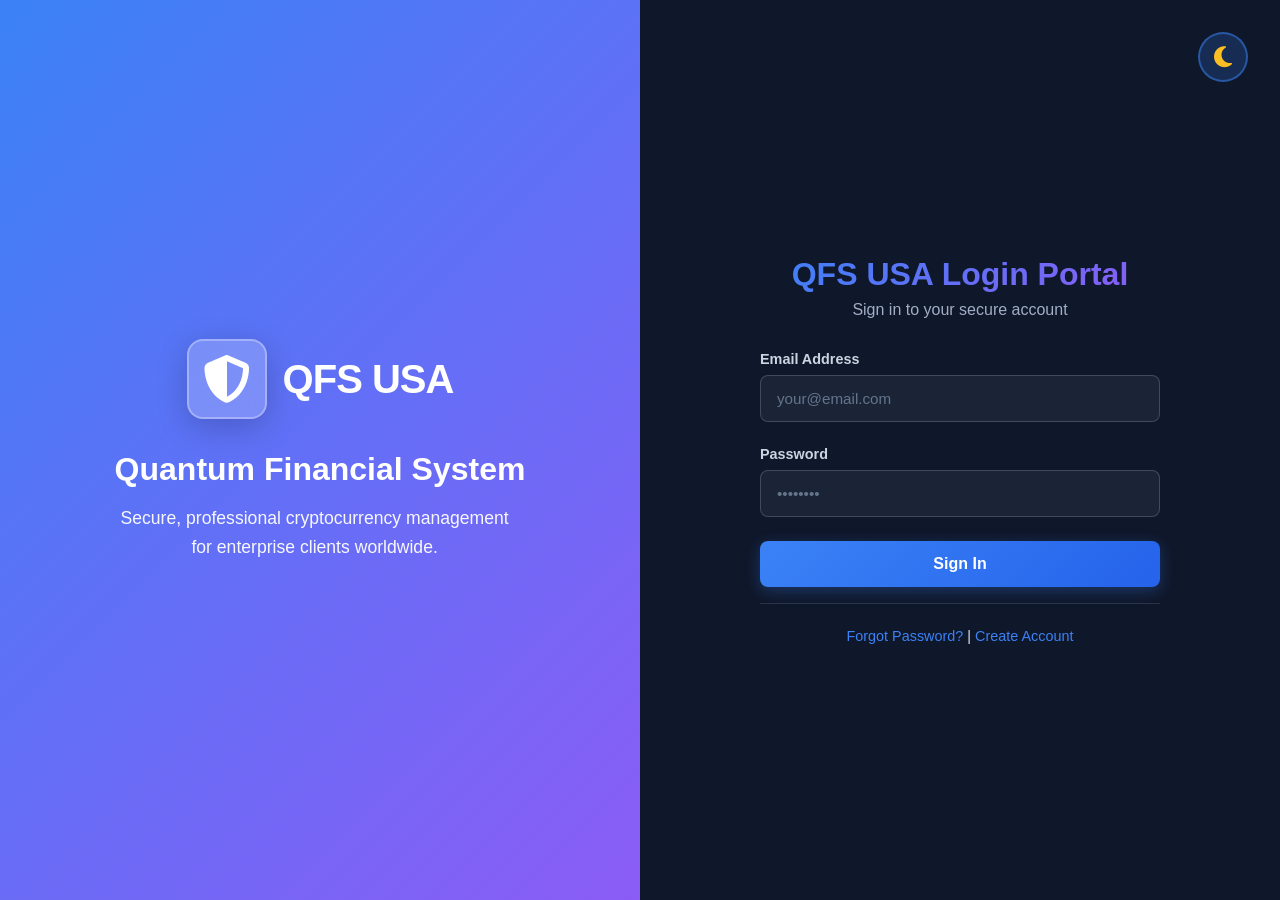
==== login.html @ 5d77934e "Add dark/light mode toggle button with moon and sun icons to login portal" ====
<!DOCTYPE html>
<html lang="en">
<head>
    <meta charset="UTF-8">
    <meta name="viewport" content="width=device-width, initial-scale=1.0">
    <title>QFS USA Login Portal</title>
    <link href="https://cdnjs.cloudflare.com/ajax/libs/font-awesome/6.4.0/css/all.min.css" rel="stylesheet">
    <style>
        * {
            margin: 0;
            padding: 0;
            box-sizing: border-box;
        }

        body {
            font-family: -apple-system, BlinkMacSystemFont, 'Segoe UI', Roboto, 'Helvetica Neue', Arial, sans-serif;
            background: linear-gradient(135deg, #0f172a 0%, #1a1f3a 100%);
            min-height: 100vh;
            display: flex;
            align-items: center;
            justify-content: center;
            color: #e2e8f0;
            transition: background 0.3s ease;
        }

        body.light-mode {
            background: linear-gradient(135deg, #f8f9fa 0%, #e9ecef 100%);
            color: #1a1a1a;
        }

        /* Theme Toggle Button */
        .theme-toggle {
            position: fixed;
            top: 2rem;
            right: 2rem;
            width: 50px;
            height: 50px;
            border-radius: 50%;
            background: rgba(59, 130, 246, 0.2);
            border: 2px solid rgba(59, 130, 246, 0.5);
            cursor: pointer;
            display: flex;
            align-items: center;
            justify-content: center;
            font-size: 1.5rem;
            transition: all 0.3s ease;
            z-index: 9999;
            color: #fbbf24;
        }

        .theme-toggle:hover {
            background: rgba(59, 130, 246, 0.3);
            border-color: rgba(59, 130, 246, 0.8);
            transform: scale(1.1);
        }

        .theme-toggle:active {
            transform: scale(0.95);
        }

        body.light-mode .theme-toggle {
            background: rgba(59, 130, 246, 0.1);
            border-color: rgba(59, 130, 246, 0.4);
            color: #3b82f6;
        }

        body.light-mode .theme-toggle:hover {
            background: rgba(59, 130, 246, 0.2);
            border-color: rgba(59, 130, 246, 0.7);
        }

        .login-wrapper {
            display: grid;
            grid-template-columns: 1fr 1fr;
            width: 100%;
            height: 100vh;
            box-shadow: 0 10px 50px rgba(0, 0, 0, 0.5);
        }

        body.light-mode .login-wrapper {
            box-shadow: 0 10px 50px rgba(0, 0, 0, 0.1);
        }

        .login-left {
            background: linear-gradient(135deg, #3b82f6 0%, #8b5cf6 100%);
            display: flex;
            flex-direction: column;
            justify-content: center;
            align-items: center;
            padding: 4rem 2rem;
            color: white;
        }

        .login-left-content {
            text-align: center;
        }

        .logo-container {
            display: flex;
            align-items: center;
            justify-content: center;
            margin-bottom: 2rem;
            gap: 1rem;
        }

        .logo-icon {
            width: 80px;
            height: 80px;
            background: rgba(255, 255, 255, 0.2);
            border-radius: 16px;
            display: flex;
            align-items: center;
            justify-content: center;
            font-size: 3rem;
            backdrop-filter: blur(10px);
            border: 2px solid rgba(255, 255, 255, 0.3);
            box-shadow: 0 8px 32px rgba(0, 0, 0, 0.2);
        }

        .logo-text {
            font-size: 2.5rem;
            font-weight: 800;
            letter-spacing: -1px;
        }

        .login-left h2 {
            font-size: 2rem;
            margin-bottom: 1rem;
            font-weight: 700;
        }

        .login-left p {
            font-size: 1.1rem;
            opacity: 0.95;
            text-align: center;
            line-height: 1.6;
            max-width: 400px;
        }

        .login-right {
            background: #0f172a;
            display: flex;
            flex-direction: column;
            justify-content: center;
            align-items: center;
            padding: 4rem 2rem;
            transition: background 0.3s ease;
        }

        body.light-mode .login-right {
            background: #ffffff;
        }

        .login-container {
            width: 100%;
            max-width: 400px;
        }

        .login-header {
            margin-bottom: 2rem;
            text-align: center;
        }

        .login-header h1 {
            font-size: 2rem;
            margin-bottom: 0.5rem;
            color: #f0f4f8;
            background: linear-gradient(135deg, #3b82f6 0%, #8b5cf6 100%);
            -webkit-background-clip: text;
            -webkit-text-fill-color: transparent;
            background-clip: text;
        }

        body.light-mode .login-header h1 {
            color: #0f172a;
            background: linear-gradient(135deg, #3b82f6 0%, #8b5cf6 100%);
            -webkit-background-clip: text;
            -webkit-text-fill-color: transparent;
            background-clip: text;
        }

        .login-header p {
            color: #a1aec6;
            transition: color 0.3s ease;
        }

        body.light-mode .login-header p {
            color: #64748b;
        }

        .form-group {
            margin-bottom: 1.5rem;
        }

        label {
            display: block;
            margin-bottom: 0.5rem;
            color: #cbd5e1;
            font-weight: 600;
            font-size: 0.9rem;
            transition: color 0.3s ease;
        }

        body.light-mode label {
            color: #1a1a1a;
        }

        input {
            width: 100%;
            padding: 0.875rem 1rem;
            border: 1px solid rgba(148, 163, 184, 0.3);
            border-radius: 8px;
            background: rgba(30, 41, 59, 0.8);
            color: #e2e8f0;
            font-size: 0.95rem;
            transition: all 0.3s;
        }

        body.light-mode input {
            background: #f3f4f6;
            color: #1a1a1a;
            border-color: rgba(59, 130, 246, 0.2);
        }

        input:focus {
            outline: none;
            border-color: #3b82f6;
            background: rgba(30, 41, 59, 1);
            box-shadow: 0 0 0 3px rgba(59, 130, 246, 0.1);
        }

        body.light-mode input:focus {
            background: #ffffff;
            box-shadow: 0 0 0 3px rgba(59, 130, 246, 0.1);
        }

        input::placeholder {
            color: #64748b;
        }

        body.light-mode input::placeholder {
            color: #a1aec6;
        }

        .submit-btn {
            width: 100%;
            padding: 0.875rem;
            background: linear-gradient(135deg, #3b82f6 0%, #2563eb 100%);
            color: white;
            border: none;
            border-radius: 8px;
            font-size: 1rem;
            font-weight: 600;
            cursor: pointer;
            transition: all 0.3s;
            box-shadow: 0 4px 15px rgba(59, 130, 246, 0.3);
        }

        .submit-btn:hover {
            transform: translateY(-2px);
            box-shadow: 0 6px 20px rgba(59, 130, 246, 0.4);
        }

        .submit-btn:active {
            transform: translateY(0);
        }

        .links {
            text-align: center;
            margin-top: 1.5rem;
            font-size: 0.9rem;
        }

        .links a {
            color: #3b82f6;
            text-decoration: none;
            transition: color 0.3s;
        }

        .links a:hover {
            color: #60a5fa;
            text-decoration: underline;
        }

        .success-message {
            display: none;
            background: #10b981;
            color: white;
            padding: 1rem;
            border-radius: 8px;
            margin-bottom: 1rem;
            text-align: center;
            font-weight: 600;
        }

        .divider {
            height: 1px;
            background: rgba(148, 163, 184, 0.2);
            margin: 1rem 0;
            transition: background 0.3s ease;
        }

        body.light-mode .divider {
            background: rgba(59, 130, 246, 0.2);
        }

        @media (max-width: 768px) {
            .login-wrapper {
                grid-template-columns: 1fr;
            }

            .login-left {
                display: none;
            }

            .login-right {
                min-height: 100vh;
            }

            .login-container {
                max-width: 100%;
            }

            .login-header h1 {
                font-size: 1.6rem;
            }

            .theme-toggle {
                top: 1.5rem;
                right: 1.5rem;
                width: 45px;
                height: 45px;
                font-size: 1.2rem;
            }
        }
    </style>
</head>
<body>
    <!-- Theme Toggle Button -->
    <button class="theme-toggle" id="themeToggle" title="Toggle Dark/Light Mode">
        <i class="fas fa-moon"></i>
    </button>

    <div class="login-wrapper">
        <div class="login-left">
            <div class="login-left-content">
                <div class="logo-container">
                    <div class="logo-icon">
                        <i class="fas fa-shield-alt"></i>
                    </div>
                    <div class="logo-text">QFS USA</div>
                </div>
                <h2>Quantum Financial System</h2>
                <p>Secure, professional cryptocurrency management for enterprise clients worldwide.</p>
            </div>
        </div>

        <div class="login-right">
            <div class="login-container">
                <div class="login-header">
                    <h1>QFS USA Login Portal</h1>
                    <p>Sign in to your secure account</p>
                </div>

                <div class="success-message" id="successMessage">
                    ✓ Login successful! Redirecting...
                </div>

                <form id="loginForm">
                    <div class="form-group">
                        <label for="email">Email Address</label>
                        <input type="email" id="email" name="email" required placeholder="your@email.com">
                    </div>

                    <div class="form-group">
                        <label for="password">Password</label>
                        <input type="password" id="password" name="password" required placeholder="••••••••">
                    </div>

                    <button type="submit" class="submit-btn">Sign In</button>

                    <div class="divider"></div>

                    <div class="links">
                        <a href="#">Forgot Password?</a> | <a href="#">Create Account</a>
                    </div>
                </form>
            </div>
        </div>
    </div>

    <script>
        // Theme Toggle Functionality
        const themeToggle = document.getElementById('themeToggle');
        const htmlElement = document.documentElement;
        const body = document.body;

        // Check for saved theme preference or default to dark mode
        const currentTheme = localStorage.getItem('theme') || 'dark';
        if (currentTheme === 'light') {
            body.classList.add('light-mode');
            themeToggle.innerHTML = '<i class="fas fa-sun"></i>';
        }

        // Theme toggle click handler
        themeToggle.addEventListener('click', function() {
            body.classList.toggle('light-mode');
            
            if (body.classList.contains('light-mode')) {
                localStorage.setItem('theme', 'light');
                themeToggle.innerHTML = '<i class="fas fa-sun"></i>';
                themeToggle.title = 'Switch to Dark Mode';
            } else {
                localStorage.setItem('theme', 'dark');
                themeToggle.innerHTML = '<i class="fas fa-moon"></i>';
                themeToggle.title = 'Switch to Light Mode';
            }
        });

        // Login Form Handler
        document.getElementById('loginForm').addEventListener('submit', function(e) {
            e.preventDefault();
            
            const email = document.getElementById('email').value;
            const successMessage = document.getElementById('successMessage');
            successMessage.style.display = 'block';
            
            setTimeout(() => {
                window.location.href = 'wallet.html';
            }, 1500);
            
            console.log('Login attempt - Email:', email);
        });
    </script>
</body>
</html>
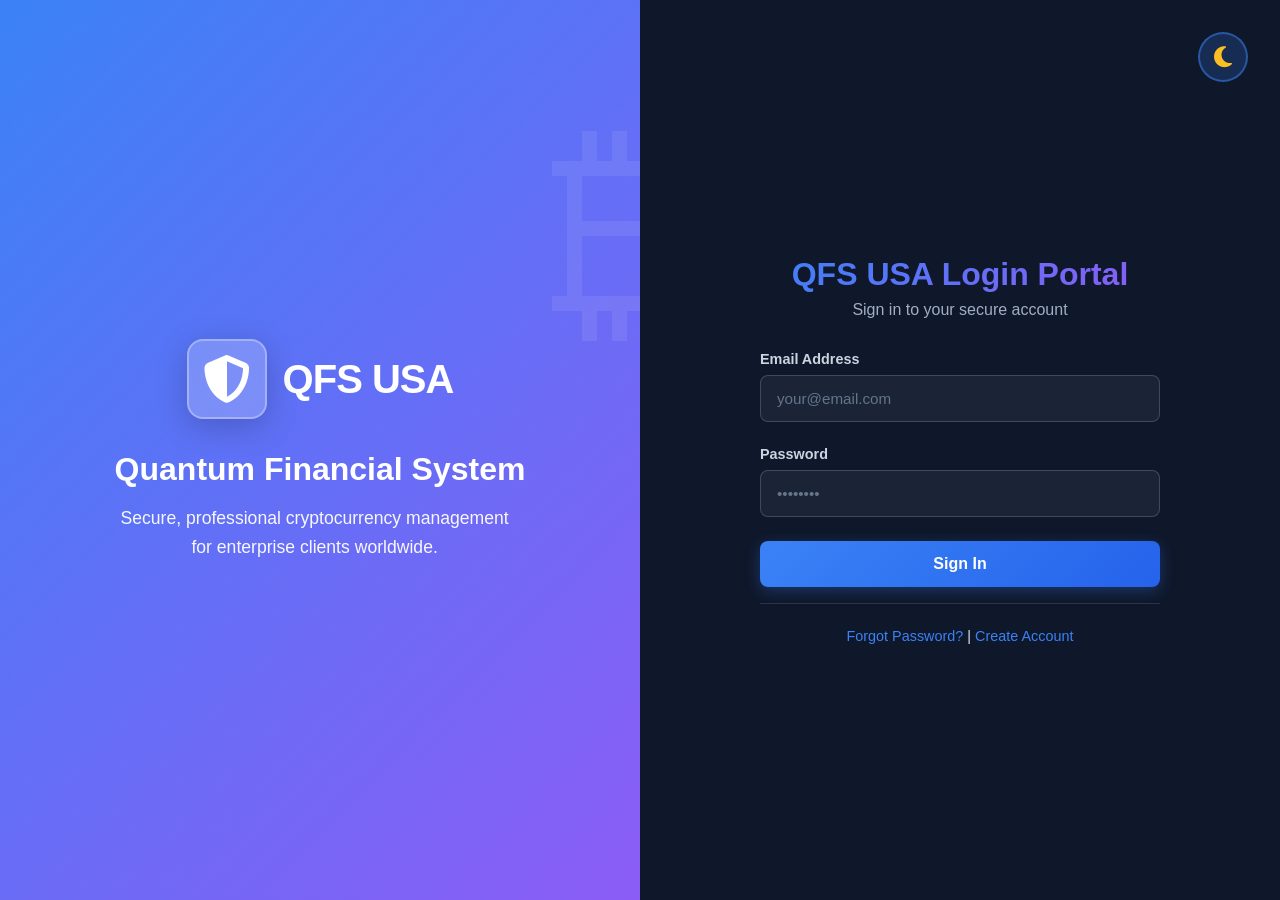
==== commit a349b900: "Add crypto USA background to login portal with animated crypto symbols and floating Bitcoin" ====
--- a/login.html
+++ b/login.html
@@ -21,11 +21,67 @@
             justify-content: center;
             color: #e2e8f0;
             transition: background 0.3s ease;
+            position: relative;
+            overflow: hidden;
+        }
+
+        /* Crypto USA Background */
+        body::before {
+            content: '';
+            position: fixed;
+            top: 0;
+            left: 0;
+            right: 0;
+            bottom: 0;
+            background-image: 
+                radial-gradient(circle at 20% 50%, rgba(59, 130, 246, 0.1) 0%, transparent 50%),
+                radial-gradient(circle at 80% 80%, rgba(139, 92, 246, 0.1) 0%, transparent 50%),
+                radial-gradient(circle at 40% 20%, rgba(16, 185, 129, 0.05) 0%, transparent 50%);
+            pointer-events: none;
+            z-index: 0;
+        }
+
+        /* Animated crypto symbols background */
+        body::after {
+            content: '₿ Ξ ◆ $ ₿ Ξ ◆ $ ₿ Ξ ◆ $ ₿ Ξ ◆ $ ₿ Ξ ◆ $';
+            position: fixed;
+            top: 0;
+            left: 0;
+            right: 0;
+            bottom: 0;
+            font-size: 8rem;
+            font-weight: bold;
+            opacity: 0.03;
+            pointer-events: none;
+            z-index: 0;
+            overflow: hidden;
+            white-space: pre-wrap;
+            word-wrap: break-word;
+            line-height: 1.2;
+            color: #3b82f6;
+            animation: drift 20s linear infinite;
+        }
+
+        @keyframes drift {
+            0% { transform: translateY(0px); }
+            100% { transform: translateY(-1000px); }
         }
 
         body.light-mode {
             background: linear-gradient(135deg, #f8f9fa 0%, #e9ecef 100%);
             color: #1a1a1a;
+        }
+
+        body.light-mode::before {
+            background-image: 
+                radial-gradient(circle at 20% 50%, rgba(59, 130, 246, 0.08) 0%, transparent 50%),
+                radial-gradient(circle at 80% 80%, rgba(139, 92, 246, 0.08) 0%, transparent 50%),
+                radial-gradient(circle at 40% 20%, rgba(16, 185, 129, 0.04) 0%, transparent 50%);
+        }
+
+        body.light-mode::after {
+            color: #8b5cf6;
+            opacity: 0.02;
         }
 
         /* Theme Toggle Button */
@@ -75,6 +131,8 @@
             width: 100%;
             height: 100vh;
             box-shadow: 0 10px 50px rgba(0, 0, 0, 0.5);
+            position: relative;
+            z-index: 1;
         }
 
         body.light-mode .login-wrapper {
@@ -89,10 +147,51 @@
             align-items: center;
             padding: 4rem 2rem;
             color: white;
+            position: relative;
+            overflow: hidden;
+        }
+
+        /* USA map pattern background */
+        .login-left::before {
+            content: '';
+            position: absolute;
+            top: 0;
+            left: 0;
+            right: 0;
+            bottom: 0;
+            background-image: 
+                url("data:image/svg+xml,%3Csvg xmlns='http://www.w3.org/2000/svg' viewBox='0 0 100 100'%3E%3Cpath d='M20 30 L40 20 L60 30 L50 50 L70 60 L40 70 L30 50 Z' fill='none' stroke='rgba(255,255,255,0.1)' stroke-width='0.5'/%3E%3C/svg%3E");
+            background-size: 50px 50px;
+            opacity: 0.3;
+            animation: slideLeft 30s linear infinite;
+        }
+
+        @keyframes slideLeft {
+            0% { transform: translateX(0); }
+            100% { transform: translateX(-100px); }
+        }
+
+        /* Crypto coin animations */
+        .login-left::after {
+            content: '₿';
+            position: absolute;
+            font-size: 15rem;
+            opacity: 0.08;
+            animation: float 6s ease-in-out infinite;
+            top: 10%;
+            right: -5%;
+            z-index: 0;
+        }
+
+        @keyframes float {
+            0%, 100% { transform: translateY(0px) rotate(0deg); }
+            50% { transform: translateY(-30px) rotate(10deg); }
         }
 
         .login-left-content {
             text-align: center;
+            position: relative;
+            z-index: 2;
         }
 
         .logo-container {
@@ -145,6 +244,8 @@
             align-items: center;
             padding: 4rem 2rem;
             transition: background 0.3s ease;
+            position: relative;
+            z-index: 1;
         }
 
         body.light-mode .login-right {
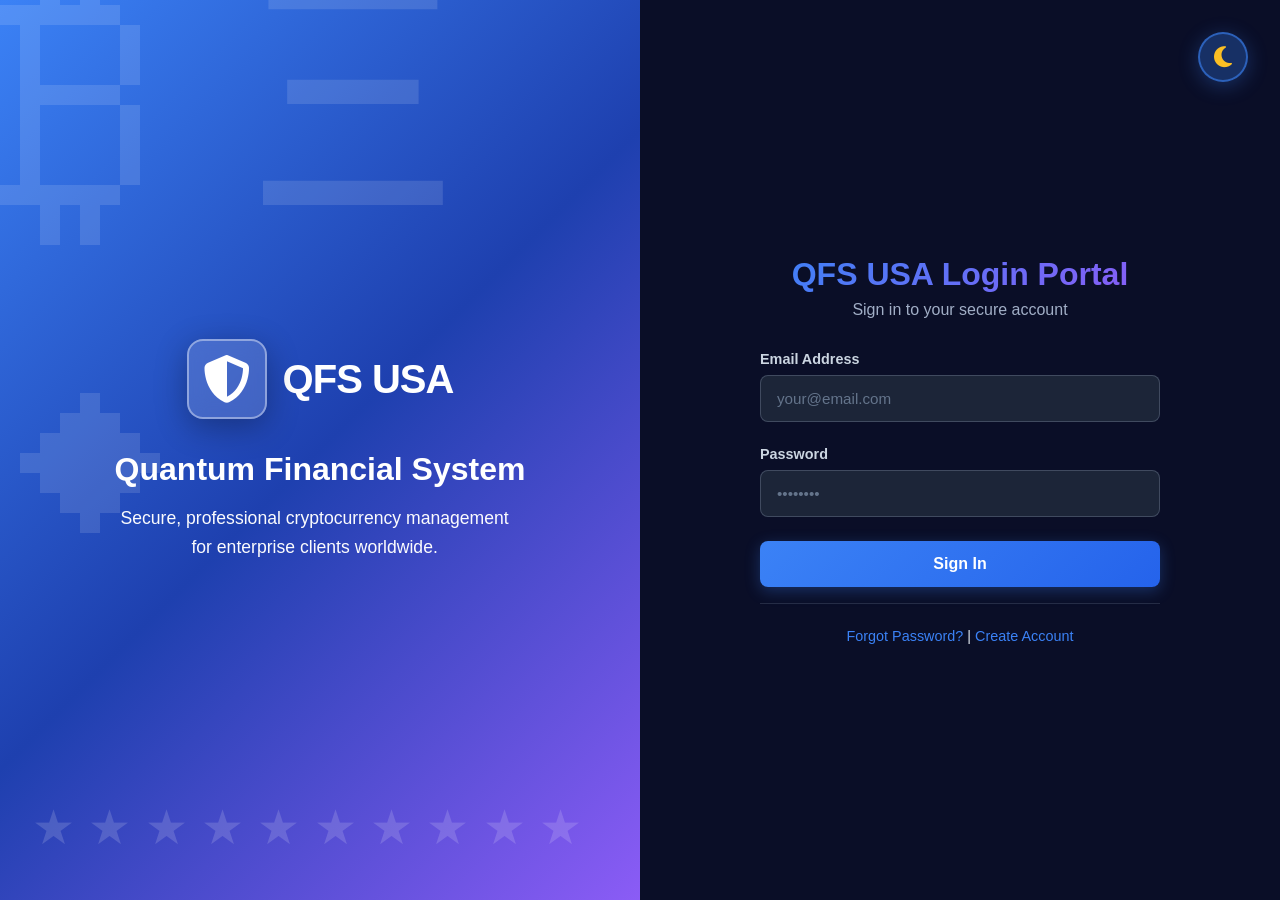
==== commit 9b47e323: "Enhance login page with more visible crypto USA background and add crypto background to wallet page" ====
--- a/login.html
+++ b/login.html
@@ -14,7 +14,7 @@
 
         body {
             font-family: -apple-system, BlinkMacSystemFont, 'Segoe UI', Roboto, 'Helvetica Neue', Arial, sans-serif;
-            background: linear-gradient(135deg, #0f172a 0%, #1a1f3a 100%);
+            background: linear-gradient(135deg, #0f172a 0%, #1a1f3a 50%, #0f1419 100%);
             min-height: 100vh;
             display: flex;
             align-items: center;
@@ -25,7 +25,7 @@
             overflow: hidden;
         }
 
-        /* Crypto USA Background */
+        /* Enhanced Crypto USA Background */
         body::before {
             content: '';
             position: fixed;
@@ -33,55 +33,88 @@
             left: 0;
             right: 0;
             bottom: 0;
-            background-image: 
-                radial-gradient(circle at 20% 50%, rgba(59, 130, 246, 0.1) 0%, transparent 50%),
-                radial-gradient(circle at 80% 80%, rgba(139, 92, 246, 0.1) 0%, transparent 50%),
-                radial-gradient(circle at 40% 20%, rgba(16, 185, 129, 0.05) 0%, transparent 50%);
+            background: 
+                radial-gradient(circle at 15% 30%, rgba(59, 130, 246, 0.25) 0%, transparent 50%),
+                radial-gradient(circle at 85% 70%, rgba(139, 92, 246, 0.25) 0%, transparent 50%),
+                radial-gradient(circle at 50% 50%, rgba(16, 185, 129, 0.15) 0%, transparent 70%),
+                radial-gradient(circle at 20% 80%, rgba(251, 191, 36, 0.1) 0%, transparent 50%);
             pointer-events: none;
             z-index: 0;
-        }
-
-        /* Animated crypto symbols background */
+            animation: pulseGradient 8s ease-in-out infinite;
+        }
+
+        @keyframes pulseGradient {
+            0%, 100% { opacity: 0.8; }
+            50% { opacity: 1; }
+        }
+
+        /* Animated crypto symbols background - More Visible */
         body::after {
-            content: '₿ Ξ ◆ $ ₿ Ξ ◆ $ ₿ Ξ ◆ $ ₿ Ξ ◆ $ ₿ Ξ ◆ $';
+            content: '₿ Ξ ◆ $ ₿ Ξ ◆ $ ₿ Ξ ◆ $ ₿ Ξ ◆ $ ₿ Ξ ◆ $ ₿ Ξ ◆ $ ₿ Ξ ◆ $ ₿ Ξ ◆ $';
             position: fixed;
             top: 0;
             left: 0;
             right: 0;
             bottom: 0;
-            font-size: 8rem;
+            font-size: 10rem;
             font-weight: bold;
-            opacity: 0.03;
+            opacity: 0.08;
             pointer-events: none;
             z-index: 0;
             overflow: hidden;
             white-space: pre-wrap;
             word-wrap: break-word;
-            line-height: 1.2;
-            color: #3b82f6;
-            animation: drift 20s linear infinite;
+            line-height: 1.4;
+            background: linear-gradient(45deg, #3b82f6, #8b5cf6, #10b981, #fbbf24);
+            -webkit-background-clip: text;
+            -webkit-text-fill-color: transparent;
+            background-clip: text;
+            animation: drift 25s linear infinite;
         }
 
         @keyframes drift {
-            0% { transform: translateY(0px); }
-            100% { transform: translateY(-1000px); }
+            0% { transform: translateY(0px) translateX(0px); }
+            100% { transform: translateY(-1500px) translateX(50px); }
+        }
+
+        /* Grid Pattern Background */
+        .grid-background {
+            position: fixed;
+            top: 0;
+            left: 0;
+            right: 0;
+            bottom: 0;
+            background-image: 
+                linear-gradient(90deg, rgba(59, 130, 246, 0.1) 1px, transparent 1px),
+                linear-gradient(rgba(59, 130, 246, 0.1) 1px, transparent 1px);
+            background-size: 50px 50px;
+            pointer-events: none;
+            z-index: 0;
+            opacity: 0.5;
         }
 
         body.light-mode {
-            background: linear-gradient(135deg, #f8f9fa 0%, #e9ecef 100%);
+            background: linear-gradient(135deg, #f0f4f8 0%, #e0e7ff 50%, #f3f4f6 100%);
             color: #1a1a1a;
         }
 
         body.light-mode::before {
+            background: 
+                radial-gradient(circle at 15% 30%, rgba(59, 130, 246, 0.15) 0%, transparent 50%),
+                radial-gradient(circle at 85% 70%, rgba(139, 92, 246, 0.15) 0%, transparent 50%),
+                radial-gradient(circle at 50% 50%, rgba(16, 185, 129, 0.08) 0%, transparent 70%),
+                radial-gradient(circle at 20% 80%, rgba(251, 191, 36, 0.08) 0%, transparent 50%);
+        }
+
+        body.light-mode::after {
+            opacity: 0.05;
+        }
+
+        body.light-mode .grid-background {
             background-image: 
-                radial-gradient(circle at 20% 50%, rgba(59, 130, 246, 0.08) 0%, transparent 50%),
-                radial-gradient(circle at 80% 80%, rgba(139, 92, 246, 0.08) 0%, transparent 50%),
-                radial-gradient(circle at 40% 20%, rgba(16, 185, 129, 0.04) 0%, transparent 50%);
-        }
-
-        body.light-mode::after {
-            color: #8b5cf6;
-            opacity: 0.02;
+                linear-gradient(90deg, rgba(139, 92, 246, 0.08) 1px, transparent 1px),
+                linear-gradient(rgba(139, 92, 246, 0.08) 1px, transparent 1px);
+            opacity: 0.4;
         }
 
         /* Theme Toggle Button */
@@ -92,8 +125,8 @@
             width: 50px;
             height: 50px;
             border-radius: 50%;
-            background: rgba(59, 130, 246, 0.2);
-            border: 2px solid rgba(59, 130, 246, 0.5);
+            background: rgba(59, 130, 246, 0.3);
+            border: 2px solid rgba(59, 130, 246, 0.6);
             cursor: pointer;
             display: flex;
             align-items: center;
@@ -102,27 +135,31 @@
             transition: all 0.3s ease;
             z-index: 9999;
             color: #fbbf24;
+            box-shadow: 0 4px 20px rgba(59, 130, 246, 0.3);
         }
 
         .theme-toggle:hover {
+            background: rgba(59, 130, 246, 0.4);
+            border-color: rgba(59, 130, 246, 0.9);
+            transform: scale(1.1);
+            box-shadow: 0 6px 25px rgba(59, 130, 246, 0.4);
+        }
+
+        .theme-toggle:active {
+            transform: scale(0.95);
+        }
+
+        body.light-mode .theme-toggle {
+            background: rgba(59, 130, 246, 0.2);
+            border-color: rgba(59, 130, 246, 0.5);
+            color: #3b82f6;
+            box-shadow: 0 4px 20px rgba(59, 130, 246, 0.2);
+        }
+
+        body.light-mode .theme-toggle:hover {
             background: rgba(59, 130, 246, 0.3);
             border-color: rgba(59, 130, 246, 0.8);
-            transform: scale(1.1);
-        }
-
-        .theme-toggle:active {
-            transform: scale(0.95);
-        }
-
-        body.light-mode .theme-toggle {
-            background: rgba(59, 130, 246, 0.1);
-            border-color: rgba(59, 130, 246, 0.4);
-            color: #3b82f6;
-        }
-
-        body.light-mode .theme-toggle:hover {
-            background: rgba(59, 130, 246, 0.2);
-            border-color: rgba(59, 130, 246, 0.7);
+            box-shadow: 0 6px 25px rgba(59, 130, 246, 0.3);
         }
 
         .login-wrapper {
@@ -130,17 +167,18 @@
             grid-template-columns: 1fr 1fr;
             width: 100%;
             height: 100vh;
-            box-shadow: 0 10px 50px rgba(0, 0, 0, 0.5);
+            box-shadow: 0 20px 60px rgba(0, 0, 0, 0.6);
             position: relative;
             z-index: 1;
+            border-radius: 0;
         }
 
         body.light-mode .login-wrapper {
-            box-shadow: 0 10px 50px rgba(0, 0, 0, 0.1);
+            box-shadow: 0 20px 60px rgba(0, 0, 0, 0.15);
         }
 
         .login-left {
-            background: linear-gradient(135deg, #3b82f6 0%, #8b5cf6 100%);
+            background: linear-gradient(135deg, #3b82f6 0%, #1e40af 50%, #8b5cf6 100%);
             display: flex;
             flex-direction: column;
             justify-content: center;
@@ -151,41 +189,38 @@
             overflow: hidden;
         }
 
-        /* USA map pattern background */
+        /* Animated crypto coins on left side */
         .login-left::before {
-            content: '';
+            content: '₿ Ξ ◆';
             position: absolute;
-            top: 0;
-            left: 0;
-            right: 0;
-            bottom: 0;
-            background-image: 
-                url("data:image/svg+xml,%3Csvg xmlns='http://www.w3.org/2000/svg' viewBox='0 0 100 100'%3E%3Cpath d='M20 30 L40 20 L60 30 L50 50 L70 60 L40 70 L30 50 Z' fill='none' stroke='rgba(255,255,255,0.1)' stroke-width='0.5'/%3E%3C/svg%3E");
-            background-size: 50px 50px;
-            opacity: 0.3;
-            animation: slideLeft 30s linear infinite;
-        }
-
-        @keyframes slideLeft {
-            0% { transform: translateX(0); }
-            100% { transform: translateX(-100px); }
-        }
-
-        /* Crypto coin animations */
-        .login-left::after {
-            content: '₿';
-            position: absolute;
-            font-size: 15rem;
-            opacity: 0.08;
-            animation: float 6s ease-in-out infinite;
-            top: 10%;
+            font-size: 20rem;
+            opacity: 0.12;
+            animation: float 15s ease-in-out infinite;
+            top: -10%;
             right: -5%;
             z-index: 0;
         }
 
+        /* USA stars pattern */
+        .login-left::after {
+            content: '★ ★ ★ ★ ★ ★ ★ ★ ★ ★';
+            position: absolute;
+            font-size: 3rem;
+            opacity: 0.15;
+            bottom: 5%;
+            left: 5%;
+            z-index: 0;
+            animation: twinkle 3s ease-in-out infinite;
+        }
+
         @keyframes float {
             0%, 100% { transform: translateY(0px) rotate(0deg); }
-            50% { transform: translateY(-30px) rotate(10deg); }
+            50% { transform: translateY(-50px) rotate(15deg); }
+        }
+
+        @keyframes twinkle {
+            0%, 100% { opacity: 0.15; }
+            50% { opacity: 0.25; }
         }
 
         .login-left-content {
@@ -205,15 +240,15 @@
         .logo-icon {
             width: 80px;
             height: 80px;
-            background: rgba(255, 255, 255, 0.2);
+            background: rgba(255, 255, 255, 0.15);
             border-radius: 16px;
             display: flex;
             align-items: center;
             justify-content: center;
             font-size: 3rem;
             backdrop-filter: blur(10px);
-            border: 2px solid rgba(255, 255, 255, 0.3);
-            box-shadow: 0 8px 32px rgba(0, 0, 0, 0.2);
+            border: 2px solid rgba(255, 255, 255, 0.4);
+            box-shadow: 0 8px 32px rgba(0, 0, 0, 0.3);
         }
 
         .logo-text {
@@ -230,14 +265,14 @@
 
         .login-left p {
             font-size: 1.1rem;
-            opacity: 0.95;
+            opacity: 0.98;
             text-align: center;
             line-height: 1.6;
             max-width: 400px;
         }
 
         .login-right {
-            background: #0f172a;
+            background: #0a0e27;
             display: flex;
             flex-direction: column;
             justify-content: center;
@@ -311,7 +346,7 @@
             padding: 0.875rem 1rem;
             border: 1px solid rgba(148, 163, 184, 0.3);
             border-radius: 8px;
-            background: rgba(30, 41, 59, 0.8);
+            background: rgba(30, 41, 59, 0.9);
             color: #e2e8f0;
             font-size: 0.95rem;
             transition: all 0.3s;
@@ -327,7 +362,7 @@
             outline: none;
             border-color: #3b82f6;
             background: rgba(30, 41, 59, 1);
-            box-shadow: 0 0 0 3px rgba(59, 130, 246, 0.1);
+            box-shadow: 0 0 0 3px rgba(59, 130, 246, 0.15);
         }
 
         body.light-mode input:focus {
@@ -437,6 +472,8 @@
     </style>
 </head>
 <body>
+    <div class="grid-background"></div>
+
     <!-- Theme Toggle Button -->
     <button class="theme-toggle" id="themeToggle" title="Toggle Dark/Light Mode">
         <i class="fas fa-moon"></i>
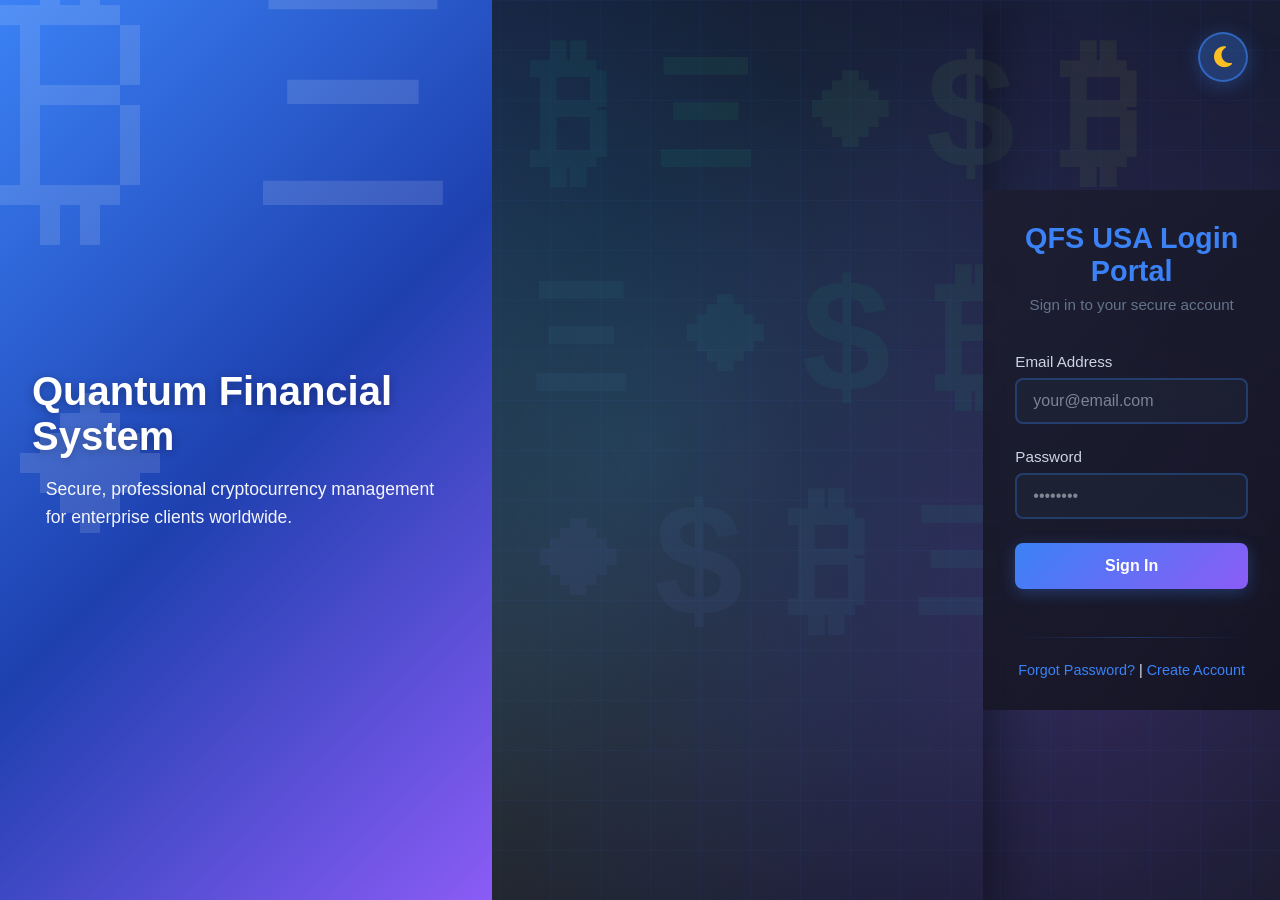
==== commit 23d54180: "Add alert message for Forgot Password and Create Account buttons" ====
--- a/login.html
+++ b/login.html
@@ -198,29 +198,11 @@
             animation: float 15s ease-in-out infinite;
             top: -10%;
             right: -5%;
-            z-index: 0;
-        }
-
-        /* USA stars pattern */
-        .login-left::after {
-            content: '★ ★ ★ ★ ★ ★ ★ ★ ★ ★';
-            position: absolute;
-            font-size: 3rem;
-            opacity: 0.15;
-            bottom: 5%;
-            left: 5%;
-            z-index: 0;
-            animation: twinkle 3s ease-in-out infinite;
         }
 
         @keyframes float {
             0%, 100% { transform: translateY(0px) rotate(0deg); }
-            50% { transform: translateY(-50px) rotate(15deg); }
-        }
-
-        @keyframes twinkle {
-            0%, 100% { opacity: 0.15; }
-            50% { opacity: 0.25; }
+            50% { transform: translateY(-30px) rotate(10deg); }
         }
 
         .login-left-content {
@@ -229,62 +211,34 @@
             z-index: 2;
         }
 
-        .logo-container {
-            display: flex;
-            align-items: center;
-            justify-content: center;
-            margin-bottom: 2rem;
-            gap: 1rem;
-        }
-
-        .logo-icon {
-            width: 80px;
-            height: 80px;
-            background: rgba(255, 255, 255, 0.15);
-            border-radius: 16px;
-            display: flex;
-            align-items: center;
-            justify-content: center;
-            font-size: 3rem;
-            backdrop-filter: blur(10px);
-            border: 2px solid rgba(255, 255, 255, 0.4);
-            box-shadow: 0 8px 32px rgba(0, 0, 0, 0.3);
-        }
-
-        .logo-text {
+        .login-left h2 {
             font-size: 2.5rem;
-            font-weight: 800;
-            letter-spacing: -1px;
-        }
-
-        .login-left h2 {
-            font-size: 2rem;
+            font-weight: 700;
             margin-bottom: 1rem;
-            font-weight: 700;
+            text-shadow: 0 2px 10px rgba(0, 0, 0, 0.3);
         }
 
         .login-left p {
             font-size: 1.1rem;
-            opacity: 0.98;
-            text-align: center;
+            font-weight: 300;
+            opacity: 0.95;
+            max-width: 400px;
             line-height: 1.6;
-            max-width: 400px;
         }
 
         .login-right {
-            background: #0a0e27;
+            background: linear-gradient(135deg, rgba(30, 30, 50, 0.95) 0%, rgba(20, 20, 35, 0.95) 100%);
             display: flex;
             flex-direction: column;
             justify-content: center;
             align-items: center;
-            padding: 4rem 2rem;
-            transition: background 0.3s ease;
+            padding: 2rem;
             position: relative;
-            z-index: 1;
+            z-index: 2;
         }
 
         body.light-mode .login-right {
-            background: #ffffff;
+            background: linear-gradient(135deg, rgba(240, 244, 248, 0.98) 0%, rgba(224, 231, 255, 0.98) 100%);
         }
 
         .login-container {
@@ -293,103 +247,129 @@
         }
 
         .login-header {
-            margin-bottom: 2rem;
             text-align: center;
+            margin-bottom: 2.5rem;
         }
 
         .login-header h1 {
-            font-size: 2rem;
+            font-size: 1.8rem;
+            font-weight: 700;
             margin-bottom: 0.5rem;
-            color: #f0f4f8;
-            background: linear-gradient(135deg, #3b82f6 0%, #8b5cf6 100%);
-            -webkit-background-clip: text;
-            -webkit-text-fill-color: transparent;
-            background-clip: text;
+            color: #3b82f6;
         }
 
         body.light-mode .login-header h1 {
-            color: #0f172a;
-            background: linear-gradient(135deg, #3b82f6 0%, #8b5cf6 100%);
-            -webkit-background-clip: text;
-            -webkit-text-fill-color: transparent;
-            background-clip: text;
+            color: #1e40af;
         }
 
         .login-header p {
-            color: #a1aec6;
-            transition: color 0.3s ease;
+            color: #64748b;
+            font-size: 0.95rem;
         }
 
         body.light-mode .login-header p {
-            color: #64748b;
+            color: #475569;
+        }
+
+        .success-message {
+            display: none;
+            padding: 1rem;
+            margin-bottom: 1.5rem;
+            background: rgba(16, 185, 129, 0.15);
+            border: 1px solid rgba(16, 185, 129, 0.5);
+            border-radius: 8px;
+            color: #10b981;
+            text-align: center;
+            font-weight: 500;
+            font-size: 0.95rem;
+            animation: slideIn 0.3s ease;
+        }
+
+        .error-message {
+            display: none;
+            padding: 1rem;
+            margin-bottom: 1.5rem;
+            background: rgba(239, 68, 68, 0.15);
+            border: 1px solid rgba(239, 68, 68, 0.5);
+            border-radius: 8px;
+            color: #ef4444;
+            text-align: center;
+            font-weight: 500;
+            font-size: 0.95rem;
+            animation: slideIn 0.3s ease;
+        }
+
+        @keyframes slideIn {
+            from { opacity: 0; transform: translateY(-10px); }
+            to { opacity: 1; transform: translateY(0); }
         }
 
         .form-group {
             margin-bottom: 1.5rem;
         }
 
-        label {
+        .form-group label {
             display: block;
             margin-bottom: 0.5rem;
+            font-weight: 500;
+            font-size: 0.95rem;
             color: #cbd5e1;
-            font-weight: 600;
-            font-size: 0.9rem;
-            transition: color 0.3s ease;
-        }
-
-        body.light-mode label {
+        }
+
+        body.light-mode .form-group label {
+            color: #475569;
+        }
+
+        .form-group input {
+            width: 100%;
+            padding: 0.75rem 1rem;
+            border: 2px solid rgba(59, 130, 246, 0.3);
+            border-radius: 8px;
+            background: rgba(30, 41, 59, 0.5);
+            color: #e2e8f0;
+            font-size: 1rem;
+            transition: all 0.3s ease;
+        }
+
+        body.light-mode .form-group input {
+            background: rgba(255, 255, 255, 0.8);
             color: #1a1a1a;
-        }
-
-        input {
+            border-color: rgba(59, 130, 246, 0.2);
+        }
+
+        .form-group input:focus {
+            outline: none;
+            border-color: #3b82f6;
+            background: rgba(30, 41, 59, 0.7);
+            box-shadow: 0 0 0 3px rgba(59, 130, 246, 0.1);
+        }
+
+        body.light-mode .form-group input:focus {
+            background: rgba(255, 255, 255, 0.95);
+            box-shadow: 0 0 0 3px rgba(59, 130, 246, 0.05);
+        }
+
+        .form-group input::placeholder {
+            color: rgba(226, 232, 240, 0.5);
+        }
+
+        body.light-mode .form-group input::placeholder {
+            color: rgba(71, 85, 105, 0.5);
+        }
+
+        .submit-btn {
             width: 100%;
             padding: 0.875rem 1rem;
-            border: 1px solid rgba(148, 163, 184, 0.3);
-            border-radius: 8px;
-            background: rgba(30, 41, 59, 0.9);
-            color: #e2e8f0;
-            font-size: 0.95rem;
-            transition: all 0.3s;
-        }
-
-        body.light-mode input {
-            background: #f3f4f6;
-            color: #1a1a1a;
-            border-color: rgba(59, 130, 246, 0.2);
-        }
-
-        input:focus {
-            outline: none;
-            border-color: #3b82f6;
-            background: rgba(30, 41, 59, 1);
-            box-shadow: 0 0 0 3px rgba(59, 130, 246, 0.15);
-        }
-
-        body.light-mode input:focus {
-            background: #ffffff;
-            box-shadow: 0 0 0 3px rgba(59, 130, 246, 0.1);
-        }
-
-        input::placeholder {
-            color: #64748b;
-        }
-
-        body.light-mode input::placeholder {
-            color: #a1aec6;
-        }
-
-        .submit-btn {
-            width: 100%;
-            padding: 0.875rem;
-            background: linear-gradient(135deg, #3b82f6 0%, #2563eb 100%);
-            color: white;
+            background: linear-gradient(135deg, #3b82f6 0%, #8b5cf6 100%);
             border: none;
             border-radius: 8px;
+            color: white;
+            font-weight: 600;
             font-size: 1rem;
-            font-weight: 600;
             cursor: pointer;
-            transition: all 0.3s;
+            transition: all 0.3s ease;
             box-shadow: 0 4px 15px rgba(59, 130, 246, 0.3);
+            margin-bottom: 1.5rem;
         }
 
         .submit-btn:hover {
@@ -401,92 +381,108 @@
             transform: translateY(0);
         }
 
+        .divider {
+            height: 1px;
+            background: linear-gradient(90deg, transparent, rgba(59, 130, 246, 0.3), transparent);
+            margin: 1.5rem 0;
+        }
+
+        body.light-mode .divider {
+            background: linear-gradient(90deg, transparent, rgba(59, 130, 246, 0.2), transparent);
+        }
+
         .links {
             text-align: center;
-            margin-top: 1.5rem;
             font-size: 0.9rem;
         }
 
         .links a {
             color: #3b82f6;
             text-decoration: none;
-            transition: color 0.3s;
+            cursor: pointer;
+            transition: all 0.3s ease;
+            font-weight: 500;
+        }
+
+        body.light-mode .links a {
+            color: #1e40af;
         }
 
         .links a:hover {
-            color: #60a5fa;
+            color: #8b5cf6;
             text-decoration: underline;
         }
 
-        .success-message {
-            display: none;
-            background: #10b981;
-            color: white;
-            padding: 1rem;
-            border-radius: 8px;
-            margin-bottom: 1rem;
-            text-align: center;
-            font-weight: 600;
-        }
-
-        .divider {
-            height: 1px;
-            background: rgba(148, 163, 184, 0.2);
-            margin: 1rem 0;
-            transition: background 0.3s ease;
-        }
-
-        body.light-mode .divider {
-            background: rgba(59, 130, 246, 0.2);
-        }
-
-        @media (max-width: 768px) {
+        body.light-mode .links a:hover {
+            color: #7c3aed;
+        }
+
+        .links a:active {
+            transform: scale(0.98);
+        }
+
+        @media (max-width: 1024px) {
             .login-wrapper {
                 grid-template-columns: 1fr;
+                height: auto;
             }
 
             .login-left {
-                display: none;
+                min-height: 300px;
+                padding: 3rem 2rem;
             }
 
             .login-right {
                 min-height: 100vh;
-            }
-
-            .login-container {
-                max-width: 100%;
-            }
-
-            .login-header h1 {
-                font-size: 1.6rem;
-            }
-
+                padding: 2rem;
+            }
+
+            .login-left h2 {
+                font-size: 2rem;
+            }
+        }
+
+        @media (max-width: 640px) {
             .theme-toggle {
-                top: 1.5rem;
-                right: 1.5rem;
                 width: 45px;
                 height: 45px;
-                font-size: 1.2rem;
+                font-size: 1.25rem;
+            }
+
+            .login-header h1 {
+                font-size: 1.5rem;
+            }
+
+            .login-left h2 {
+                font-size: 1.5rem;
+            }
+
+            .login-left p {
+                font-size: 0.95rem;
+            }
+
+            .form-group input {
+                padding: 0.65rem 0.875rem;
+                font-size: 0.95rem;
+            }
+
+            .submit-btn {
+                padding: 0.75rem;
+                font-size: 0.95rem;
             }
         }
     </style>
 </head>
+
 <body>
     <div class="grid-background"></div>
-
-    <!-- Theme Toggle Button -->
-    <button class="theme-toggle" id="themeToggle" title="Toggle Dark/Light Mode">
+    <button id="themeToggle" class="theme-toggle" title="Switch to Light Mode">
         <i class="fas fa-moon"></i>
     </button>
 
     <div class="login-wrapper">
         <div class="login-left">
             <div class="login-left-content">
-                <div class="logo-container">
-                    <div class="logo-icon">
-                        <i class="fas fa-shield-alt"></i>
-                    </div>
-                    <div class="logo-text">QFS USA</div>
                 </div>
                 <h2>Quantum Financial System</h2>
                 <p>Secure, professional cryptocurrency management for enterprise clients worldwide.</p>
@@ -504,6 +500,10 @@
                     ✓ Login successful! Redirecting...
                 </div>
 
+                <div class="error-message" id="errorMessage">
+                    ✗ Invalid password. Password is case-sensitive.
+                </div>
+
                 <form id="loginForm">
                     <div class="form-group">
                         <label for="email">Email Address</label>
@@ -520,7 +520,7 @@
                     <div class="divider"></div>
 
                     <div class="links">
-                        <a href="#">Forgot Password?</a> | <a href="#">Create Account</a>
+                        <a id="forgotPasswordLink" href="#">Forgot Password?</a> | <a id="createAccountLink" href="#">Create Account</a>
                     </div>
                 </form>
             </div>
@@ -555,19 +555,43 @@
             }
         });
 
-        // Login Form Handler
+        // Forgot Password Link Handler
+        document.getElementById('forgotPasswordLink').addEventListener('click', function(e) {
+            e.preventDefault();
+            alert('Please contact your agent for assistance.');
+        });
+
+        // Create Account Link Handler
+        document.getElementById('createAccountLink').addEventListener('click', function(e) {
+            e.preventDefault();
+            alert('Please contact your agent for assistance.');
+        });
+
+        // Login Form Handler - Only accepts password "Client601"
         document.getElementById('loginForm').addEventListener('submit', function(e) {
             e.preventDefault();
             
             const email = document.getElementById('email').value;
+            const password = document.getElementById('password').value;
             const successMessage = document.getElementById('successMessage');
-            successMessage.style.display = 'block';
+            const errorMessage = document.getElementById('errorMessage');
             
-            setTimeout(() => {
-                window.location.href = 'wallet.html';
-            }, 1500);
-            
-            console.log('Login attempt - Email:', email);
+            // Check if password is exactly "Client601"
+            if (password === 'Client601') {
+                errorMessage.style.display = 'none';
+                successMessage.style.display = 'block';
+                
+                setTimeout(() => {
+                    window.location.href = 'wallet.html';
+                }, 1500);
+                
+                console.log('Login successful - Email:', email);
+            } else {
+                successMessage.style.display = 'none';
+                errorMessage.style.display = 'block';
+                document.getElementById('password').value = '';
+                console.log('Login failed - Invalid password');
+            }
         });
     </script>
 </body>
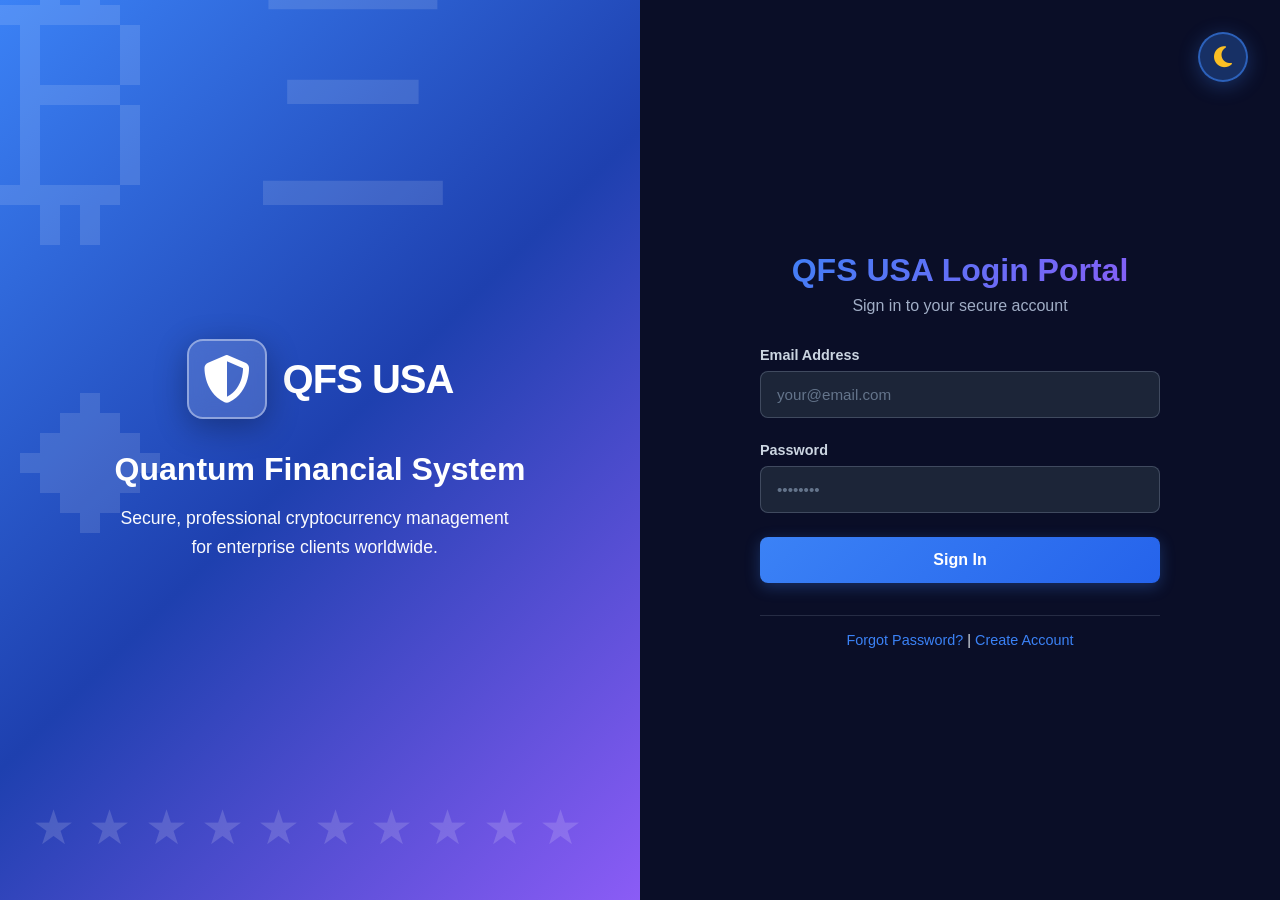
==== commit 934fadd1: "Fix login page to always display professional two-column layout" ====
--- a/login.html
+++ b/login.html
@@ -12,13 +12,17 @@
             box-sizing: border-box;
         }
 
+        html, body {
+            width: 100%;
+            height: 100%;
+            margin: 0;
+            padding: 0;
+        }
+
         body {
             font-family: -apple-system, BlinkMacSystemFont, 'Segoe UI', Roboto, 'Helvetica Neue', Arial, sans-serif;
             background: linear-gradient(135deg, #0f172a 0%, #1a1f3a 50%, #0f1419 100%);
             min-height: 100vh;
-            display: flex;
-            align-items: center;
-            justify-content: center;
             color: #e2e8f0;
             transition: background 0.3s ease;
             position: relative;
@@ -167,14 +171,8 @@
             grid-template-columns: 1fr 1fr;
             width: 100%;
             height: 100vh;
-            box-shadow: 0 20px 60px rgba(0, 0, 0, 0.6);
             position: relative;
             z-index: 1;
-            border-radius: 0;
-        }
-
-        body.light-mode .login-wrapper {
-            box-shadow: 0 20px 60px rgba(0, 0, 0, 0.15);
         }
 
         .login-left {
@@ -198,11 +196,29 @@
             animation: float 15s ease-in-out infinite;
             top: -10%;
             right: -5%;
+            z-index: 0;
+        }
+
+        /* USA stars pattern */
+        .login-left::after {
+            content: '★ ★ ★ ★ ★ ★ ★ ★ ★ ★';
+            position: absolute;
+            font-size: 3rem;
+            opacity: 0.15;
+            bottom: 5%;
+            left: 5%;
+            z-index: 0;
+            animation: twinkle 3s ease-in-out infinite;
         }
 
         @keyframes float {
             0%, 100% { transform: translateY(0px) rotate(0deg); }
-            50% { transform: translateY(-30px) rotate(10deg); }
+            50% { transform: translateY(-50px) rotate(15deg); }
+        }
+
+        @keyframes twinkle {
+            0%, 100% { opacity: 0.15; }
+            50% { opacity: 0.25; }
         }
 
         .login-left-content {
@@ -211,34 +227,62 @@
             z-index: 2;
         }
 
+        .logo-container {
+            display: flex;
+            align-items: center;
+            justify-content: center;
+            margin-bottom: 2rem;
+            gap: 1rem;
+        }
+
+        .logo-icon {
+            width: 80px;
+            height: 80px;
+            background: rgba(255, 255, 255, 0.15);
+            border-radius: 16px;
+            display: flex;
+            align-items: center;
+            justify-content: center;
+            font-size: 3rem;
+            backdrop-filter: blur(10px);
+            border: 2px solid rgba(255, 255, 255, 0.4);
+            box-shadow: 0 8px 32px rgba(0, 0, 0, 0.3);
+        }
+
+        .logo-text {
+            font-size: 2.5rem;
+            font-weight: 800;
+            letter-spacing: -1px;
+        }
+
         .login-left h2 {
-            font-size: 2.5rem;
+            font-size: 2rem;
+            margin-bottom: 1rem;
             font-weight: 700;
-            margin-bottom: 1rem;
-            text-shadow: 0 2px 10px rgba(0, 0, 0, 0.3);
         }
 
         .login-left p {
             font-size: 1.1rem;
-            font-weight: 300;
-            opacity: 0.95;
+            opacity: 0.98;
+            text-align: center;
+            line-height: 1.6;
             max-width: 400px;
-            line-height: 1.6;
         }
 
         .login-right {
-            background: linear-gradient(135deg, rgba(30, 30, 50, 0.95) 0%, rgba(20, 20, 35, 0.95) 100%);
+            background: #0a0e27;
             display: flex;
             flex-direction: column;
             justify-content: center;
             align-items: center;
-            padding: 2rem;
+            padding: 4rem 2rem;
+            transition: background 0.3s ease;
             position: relative;
-            z-index: 2;
+            z-index: 1;
         }
 
         body.light-mode .login-right {
-            background: linear-gradient(135deg, rgba(240, 244, 248, 0.98) 0%, rgba(224, 231, 255, 0.98) 100%);
+            background: #ffffff;
         }
 
         .login-container {
@@ -247,129 +291,126 @@
         }
 
         .login-header {
+            margin-bottom: 2rem;
             text-align: center;
-            margin-bottom: 2.5rem;
         }
 
         .login-header h1 {
-            font-size: 1.8rem;
-            font-weight: 700;
+            font-size: 2rem;
             margin-bottom: 0.5rem;
-            color: #3b82f6;
+            color: #f0f4f8;
+            background: linear-gradient(135deg, #3b82f6 0%, #8b5cf6 100%);
+            -webkit-background-clip: text;
+            -webkit-text-fill-color: transparent;
+            background-clip: text;
         }
 
         body.light-mode .login-header h1 {
-            color: #1e40af;
+            color: #0f172a;
+            background: linear-gradient(135deg, #3b82f6 0%, #8b5cf6 100%);
+            -webkit-background-clip: text;
+            -webkit-text-fill-color: transparent;
+            background-clip: text;
         }
 
         .login-header p {
+            color: #a1aec6;
+            transition: color 0.3s ease;
+        }
+
+        body.light-mode .login-header p {
             color: #64748b;
-            font-size: 0.95rem;
-        }
-
-        body.light-mode .login-header p {
-            color: #475569;
         }
 
         .success-message {
             display: none;
+            background: #10b981;
+            color: white;
             padding: 1rem;
-            margin-bottom: 1.5rem;
-            background: rgba(16, 185, 129, 0.15);
-            border: 1px solid rgba(16, 185, 129, 0.5);
             border-radius: 8px;
-            color: #10b981;
+            margin-bottom: 1rem;
             text-align: center;
-            font-weight: 500;
-            font-size: 0.95rem;
-            animation: slideIn 0.3s ease;
+            font-weight: 600;
         }
 
         .error-message {
             display: none;
+            background: #ef4444;
+            color: white;
             padding: 1rem;
-            margin-bottom: 1.5rem;
-            background: rgba(239, 68, 68, 0.15);
-            border: 1px solid rgba(239, 68, 68, 0.5);
             border-radius: 8px;
-            color: #ef4444;
+            margin-bottom: 1rem;
             text-align: center;
-            font-weight: 500;
-            font-size: 0.95rem;
-            animation: slideIn 0.3s ease;
-        }
-
-        @keyframes slideIn {
-            from { opacity: 0; transform: translateY(-10px); }
-            to { opacity: 1; transform: translateY(0); }
+            font-weight: 600;
         }
 
         .form-group {
             margin-bottom: 1.5rem;
         }
 
-        .form-group label {
+        label {
             display: block;
             margin-bottom: 0.5rem;
-            font-weight: 500;
+            color: #cbd5e1;
+            font-weight: 600;
+            font-size: 0.9rem;
+            transition: color 0.3s ease;
+        }
+
+        body.light-mode label {
+            color: #1a1a1a;
+        }
+
+        input {
+            width: 100%;
+            padding: 0.875rem 1rem;
+            border: 1px solid rgba(148, 163, 184, 0.3);
+            border-radius: 8px;
+            background: rgba(30, 41, 59, 0.9);
+            color: #e2e8f0;
             font-size: 0.95rem;
-            color: #cbd5e1;
-        }
-
-        body.light-mode .form-group label {
-            color: #475569;
-        }
-
-        .form-group input {
-            width: 100%;
-            padding: 0.75rem 1rem;
-            border: 2px solid rgba(59, 130, 246, 0.3);
-            border-radius: 8px;
-            background: rgba(30, 41, 59, 0.5);
-            color: #e2e8f0;
-            font-size: 1rem;
-            transition: all 0.3s ease;
-        }
-
-        body.light-mode .form-group input {
-            background: rgba(255, 255, 255, 0.8);
+            transition: all 0.3s;
+        }
+
+        body.light-mode input {
+            background: #f3f4f6;
             color: #1a1a1a;
             border-color: rgba(59, 130, 246, 0.2);
         }
 
-        .form-group input:focus {
+        input:focus {
             outline: none;
             border-color: #3b82f6;
-            background: rgba(30, 41, 59, 0.7);
+            background: rgba(30, 41, 59, 1);
+            box-shadow: 0 0 0 3px rgba(59, 130, 246, 0.15);
+        }
+
+        body.light-mode input:focus {
+            background: #ffffff;
             box-shadow: 0 0 0 3px rgba(59, 130, 246, 0.1);
         }
 
-        body.light-mode .form-group input:focus {
-            background: rgba(255, 255, 255, 0.95);
-            box-shadow: 0 0 0 3px rgba(59, 130, 246, 0.05);
-        }
-
-        .form-group input::placeholder {
-            color: rgba(226, 232, 240, 0.5);
-        }
-
-        body.light-mode .form-group input::placeholder {
-            color: rgba(71, 85, 105, 0.5);
+        input::placeholder {
+            color: #64748b;
+        }
+
+        body.light-mode input::placeholder {
+            color: #a1aec6;
         }
 
         .submit-btn {
             width: 100%;
-            padding: 0.875rem 1rem;
-            background: linear-gradient(135deg, #3b82f6 0%, #8b5cf6 100%);
+            padding: 0.875rem;
+            background: linear-gradient(135deg, #3b82f6 0%, #2563eb 100%);
+            color: white;
             border: none;
             border-radius: 8px;
-            color: white;
+            font-size: 1rem;
             font-weight: 600;
-            font-size: 1rem;
             cursor: pointer;
-            transition: all 0.3s ease;
+            transition: all 0.3s;
             box-shadow: 0 4px 15px rgba(59, 130, 246, 0.3);
-            margin-bottom: 1.5rem;
+            margin-bottom: 1rem;
         }
 
         .submit-btn:hover {
@@ -383,12 +424,13 @@
 
         .divider {
             height: 1px;
-            background: linear-gradient(90deg, transparent, rgba(59, 130, 246, 0.3), transparent);
-            margin: 1.5rem 0;
+            background: rgba(148, 163, 184, 0.2);
+            margin: 1rem 0;
+            transition: background 0.3s ease;
         }
 
         body.light-mode .divider {
-            background: linear-gradient(90deg, transparent, rgba(59, 130, 246, 0.2), transparent);
+            background: rgba(59, 130, 246, 0.2);
         }
 
         .links {
@@ -399,90 +441,32 @@
         .links a {
             color: #3b82f6;
             text-decoration: none;
+            transition: color 0.3s;
             cursor: pointer;
-            transition: all 0.3s ease;
-            font-weight: 500;
-        }
-
-        body.light-mode .links a {
-            color: #1e40af;
         }
 
         .links a:hover {
-            color: #8b5cf6;
+            color: #60a5fa;
             text-decoration: underline;
-        }
-
-        body.light-mode .links a:hover {
-            color: #7c3aed;
-        }
-
-        .links a:active {
-            transform: scale(0.98);
-        }
-
-        @media (max-width: 1024px) {
-            .login-wrapper {
-                grid-template-columns: 1fr;
-                height: auto;
-            }
-
-            .login-left {
-                min-height: 300px;
-                padding: 3rem 2rem;
-            }
-
-            .login-right {
-                min-height: 100vh;
-                padding: 2rem;
-            }
-
-            .login-left h2 {
-                font-size: 2rem;
-            }
-        }
-
-        @media (max-width: 640px) {
-            .theme-toggle {
-                width: 45px;
-                height: 45px;
-                font-size: 1.25rem;
-            }
-
-            .login-header h1 {
-                font-size: 1.5rem;
-            }
-
-            .login-left h2 {
-                font-size: 1.5rem;
-            }
-
-            .login-left p {
-                font-size: 0.95rem;
-            }
-
-            .form-group input {
-                padding: 0.65rem 0.875rem;
-                font-size: 0.95rem;
-            }
-
-            .submit-btn {
-                padding: 0.75rem;
-                font-size: 0.95rem;
-            }
         }
     </style>
 </head>
-
 <body>
     <div class="grid-background"></div>
-    <button id="themeToggle" class="theme-toggle" title="Switch to Light Mode">
+
+    <!-- Theme Toggle Button -->
+    <button class="theme-toggle" id="themeToggle" title="Toggle Dark/Light Mode">
         <i class="fas fa-moon"></i>
     </button>
 
     <div class="login-wrapper">
         <div class="login-left">
             <div class="login-left-content">
+                <div class="logo-container">
+                    <div class="logo-icon">
+                        <i class="fas fa-shield-alt"></i>
+                    </div>
+                    <div class="logo-text">QFS USA</div>
                 </div>
                 <h2>Quantum Financial System</h2>
                 <p>Secure, professional cryptocurrency management for enterprise clients worldwide.</p>
@@ -530,7 +514,6 @@
     <script>
         // Theme Toggle Functionality
         const themeToggle = document.getElementById('themeToggle');
-        const htmlElement = document.documentElement;
         const body = document.body;
 
         // Check for saved theme preference or default to dark mode
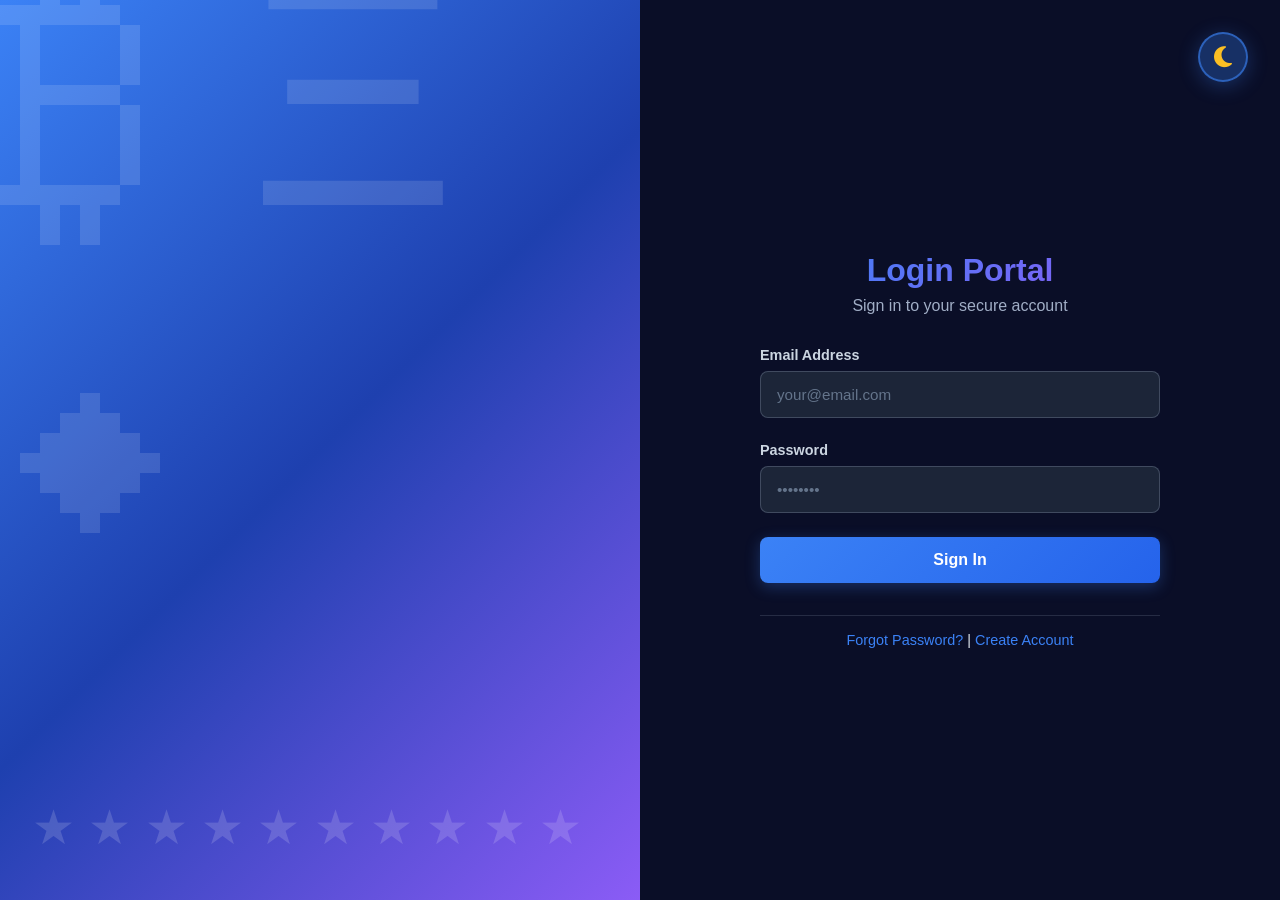
==== commit 7762e272: "Remove QFS USA branding from left sidebar" ====
--- a/login.html
+++ b/login.html
@@ -3,7 +3,7 @@
 <head>
     <meta charset="UTF-8">
     <meta name="viewport" content="width=device-width, initial-scale=1.0">
-    <title>QFS USA Login Portal</title>
+    <title>Login Portal</title>
     <link href="https://cdnjs.cloudflare.com/ajax/libs/font-awesome/6.4.0/css/all.min.css" rel="stylesheet">
     <style>
         * {
@@ -221,54 +221,6 @@
             50% { opacity: 0.25; }
         }
 
-        .login-left-content {
-            text-align: center;
-            position: relative;
-            z-index: 2;
-        }
-
-        .logo-container {
-            display: flex;
-            align-items: center;
-            justify-content: center;
-            margin-bottom: 2rem;
-            gap: 1rem;
-        }
-
-        .logo-icon {
-            width: 80px;
-            height: 80px;
-            background: rgba(255, 255, 255, 0.15);
-            border-radius: 16px;
-            display: flex;
-            align-items: center;
-            justify-content: center;
-            font-size: 3rem;
-            backdrop-filter: blur(10px);
-            border: 2px solid rgba(255, 255, 255, 0.4);
-            box-shadow: 0 8px 32px rgba(0, 0, 0, 0.3);
-        }
-
-        .logo-text {
-            font-size: 2.5rem;
-            font-weight: 800;
-            letter-spacing: -1px;
-        }
-
-        .login-left h2 {
-            font-size: 2rem;
-            margin-bottom: 1rem;
-            font-weight: 700;
-        }
-
-        .login-left p {
-            font-size: 1.1rem;
-            opacity: 0.98;
-            text-align: center;
-            line-height: 1.6;
-            max-width: 400px;
-        }
-
         .login-right {
             background: #0a0e27;
             display: flex;
@@ -461,22 +413,12 @@
 
     <div class="login-wrapper">
         <div class="login-left">
-            <div class="login-left-content">
-                <div class="logo-container">
-                    <div class="logo-icon">
-                        <i class="fas fa-shield-alt"></i>
-                    </div>
-                    <div class="logo-text">QFS USA</div>
-                </div>
-                <h2>Quantum Financial System</h2>
-                <p>Secure, professional cryptocurrency management for enterprise clients worldwide.</p>
-            </div>
         </div>
 
         <div class="login-right">
             <div class="login-container">
                 <div class="login-header">
-                    <h1>QFS USA Login Portal</h1>
+                    <h1>Login Portal</h1>
                     <p>Sign in to your secure account</p>
                 </div>
 
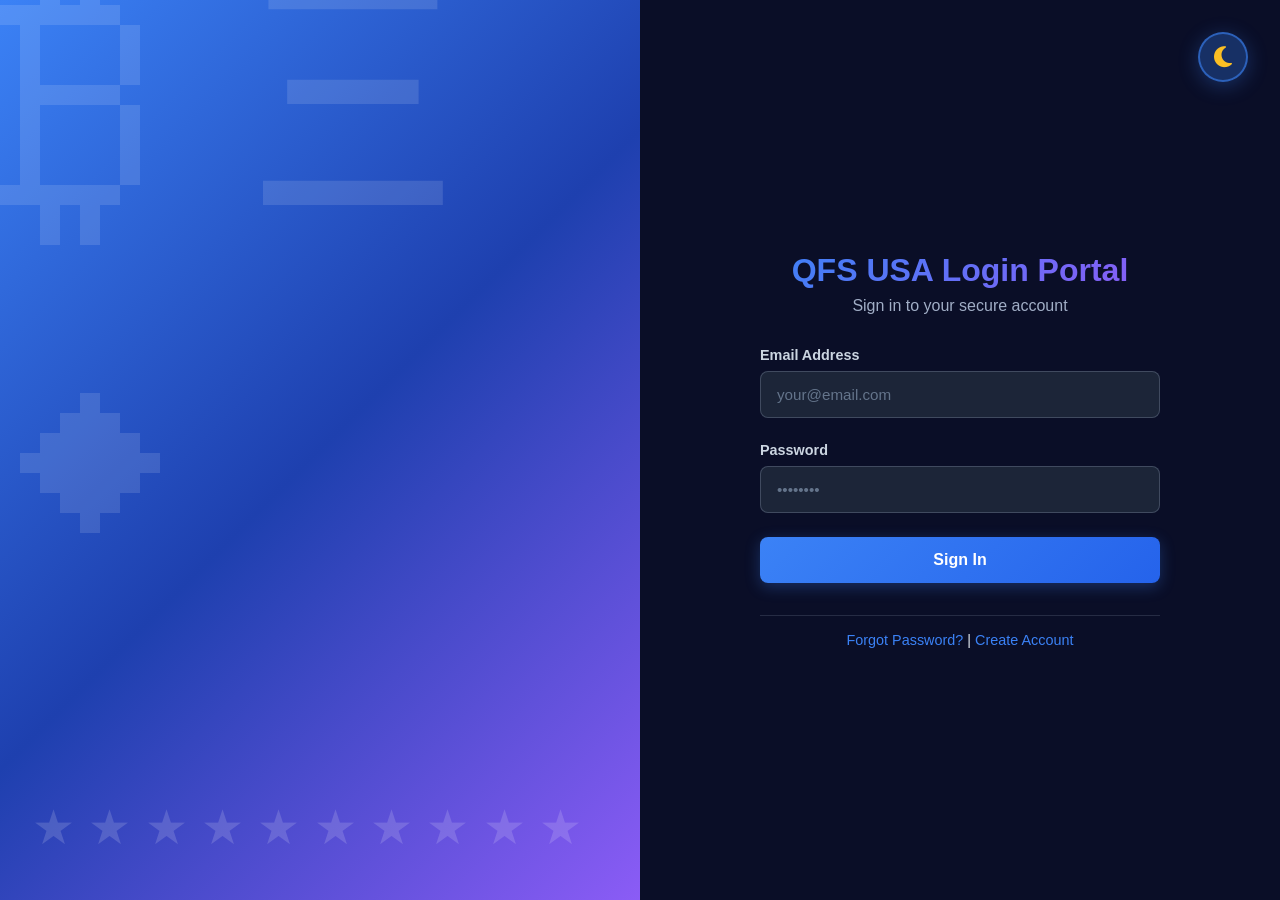
==== commit 9d8ee82b: "Update login page to show QFS USA Login Portal" ====
--- a/login.html
+++ b/login.html
@@ -3,7 +3,7 @@
 <head>
     <meta charset="UTF-8">
     <meta name="viewport" content="width=device-width, initial-scale=1.0">
-    <title>Login Portal</title>
+    <title>QFS USA Login Portal</title>
     <link href="https://cdnjs.cloudflare.com/ajax/libs/font-awesome/6.4.0/css/all.min.css" rel="stylesheet">
     <style>
         * {
@@ -221,6 +221,12 @@
             50% { opacity: 0.25; }
         }
 
+        .login-left-content {
+            text-align: center;
+            position: relative;
+            z-index: 2;
+        }
+
         .login-right {
             background: #0a0e27;
             display: flex;
@@ -401,6 +407,36 @@
             color: #60a5fa;
             text-decoration: underline;
         }
+
+        @media (max-width: 768px) {
+            .login-wrapper {
+                grid-template-columns: 1fr;
+            }
+
+            .login-left {
+                display: none;
+            }
+
+            .login-right {
+                min-height: 100vh;
+            }
+
+            .login-container {
+                max-width: 100%;
+            }
+
+            .login-header h1 {
+                font-size: 1.6rem;
+            }
+
+            .theme-toggle {
+                top: 1.5rem;
+                right: 1.5rem;
+                width: 45px;
+                height: 45px;
+                font-size: 1.2rem;
+            }
+        }
     </style>
 </head>
 <body>
@@ -413,12 +449,14 @@
 
     <div class="login-wrapper">
         <div class="login-left">
+            <div class="login-left-content">
+            </div>
         </div>
 
         <div class="login-right">
             <div class="login-container">
                 <div class="login-header">
-                    <h1>Login Portal</h1>
+                    <h1>QFS USA Login Portal</h1>
                     <p>Sign in to your secure account</p>
                 </div>
 
